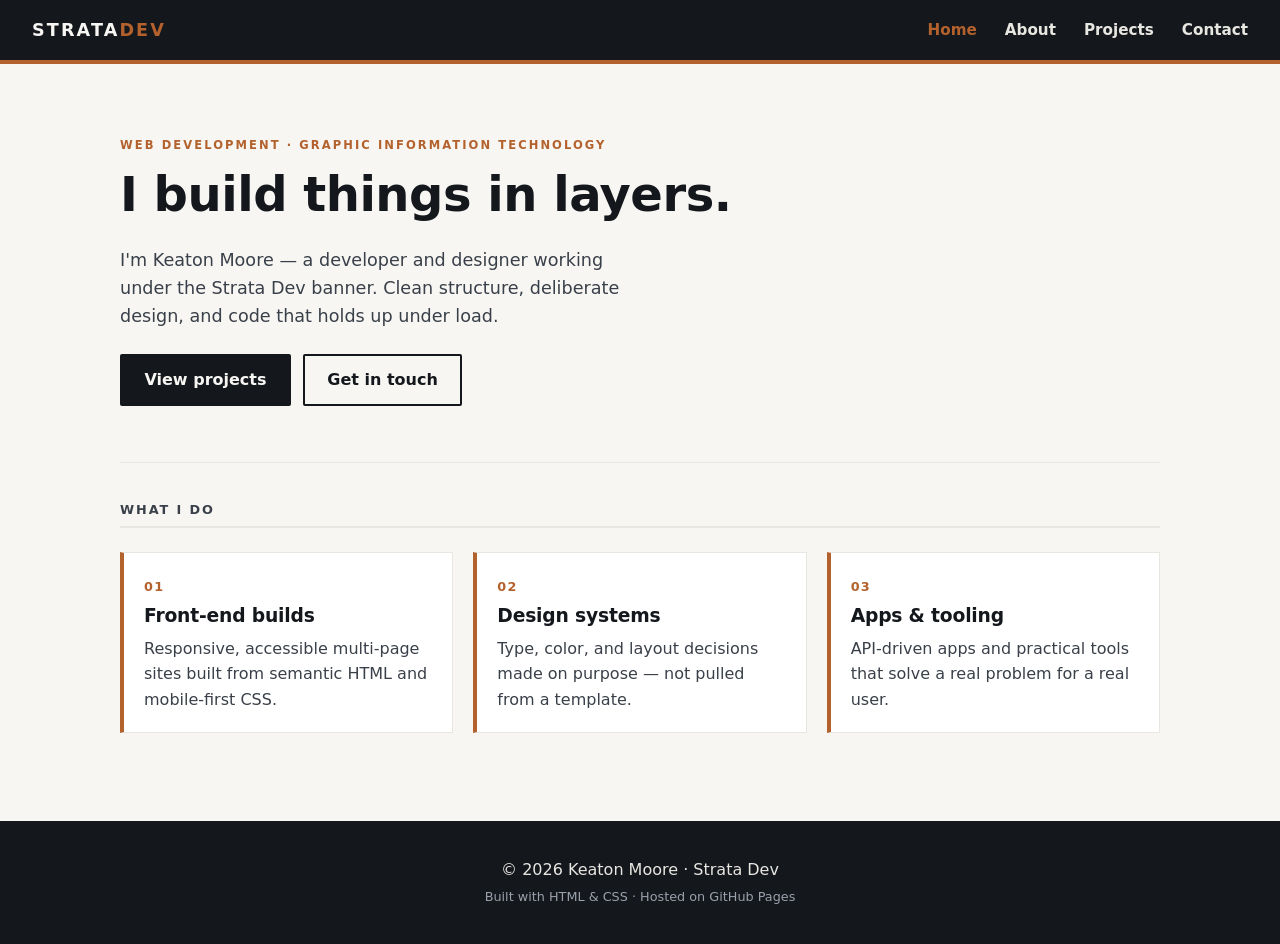
==== index.html @ cc044fd4 "Add Strata Dev portfolio pages with self-contained projects Build out index, about, projects, and co" ====
<!DOCTYPE html>
<!-- ============================================================
     Strata Dev Portfolio  |  Author: Keaton Moore
     Page: Home (index.html)
     ============================================================ -->
<html lang="en">
<head>
  <meta charset="UTF-8" />
  <!-- Viewport meta tag: required for mobile-first responsive design -->
  <meta name="viewport" content="width=device-width, initial-scale=1.0" />
  <title>Strata Dev — Keaton Moore</title>
  <link rel="stylesheet" href="styles.css" />
</head>
<body>
  <header class="site-header">
    <a class="brand" href="index.html">
      <span class="brand-mark">STRATA</span><span class="brand-mark accent">DEV</span>
    </a>
    <nav class="site-nav" aria-label="Primary">
      <ul>
        <li><a href="index.html" class="is-current">Home</a></li>
        <li><a href="about.html">About</a></li>
        <li><a href="projects.html">Projects</a></li>
        <li><a href="contact.html">Contact</a></li>
      </ul>
    </nav>
  </header>

  <main>
    <!-- Hero: the signature "strata" banding -->
    <section class="hero">
      <p class="eyebrow">Web Development &middot; Graphic Information Technology</p>
      <h1>I build things in layers.</h1>
      <p class="lede">
        I'm Keaton Moore — a developer and designer working under the
        Strata Dev banner. Clean structure, deliberate design, and code
        that holds up under load.
      </p>
      <div class="cta-row">
        <a class="btn btn-primary" href="projects.html">View projects</a>
        <a class="btn btn-ghost" href="contact.html">Get in touch</a>
      </div>
    </section>

    <!-- Three-up: what I do -->
    <section class="band">
      <h2 class="band-title">What I do</h2>
      <div class="grid-3">
        <article class="card">
          <span class="card-num">01</span>
          <h3>Front-end builds</h3>
          <p>Responsive, accessible multi-page sites built from semantic HTML and mobile-first CSS.</p>
        </article>
        <article class="card">
          <span class="card-num">02</span>
          <h3>Design systems</h3>
          <p>Type, color, and layout decisions made on purpose — not pulled from a template.</p>
        </article>
        <article class="card">
          <span class="card-num">03</span>
          <h3>Apps &amp; tooling</h3>
          <p>API-driven apps and practical tools that solve a real problem for a real user.</p>
        </article>
      </div>
    </section>
  </main>

  <footer class="site-footer">
    <p>&copy; 2026 Keaton Moore · Strata Dev</p>
    <p class="footer-note">Built with HTML &amp; CSS · Hosted on GitHub Pages</p>
  </footer>
</body>
</html>
---- styles.css ----
/* ============================================================
   Strata Dev Portfolio — styles.css
   Author: Keaton Moore
   Approach: Mobile-first (base styles target small screens,
             larger layouts are added via min-width media queries)

   Color palette:
     --ink      #14171c   (deep slate — base text / dark bands)
     --stone    #3a4049   (mid gray — secondary text)
     --fog      #e8e6e1   (warm light gray — surfaces)
     --paper    #f7f6f3   (off-white — page background)
     --copper   #b4622d   (mineral-seam accent)
   ============================================================ */

:root {
  --ink:    #14171c;
  --stone:  #3a4049;
  --fog:    #e8e6e1;
  --paper:  #f7f6f3;
  --copper: #b4622d;

  --maxw: 1080px;
  --gap: 1.25rem;
}

/* ---------- Reset / base ---------- */
* { box-sizing: border-box; }

html { scroll-behavior: smooth; }

body {
  margin: 0;
  background: var(--paper);
  color: var(--ink);
  font-family: "Segoe UI", system-ui, -apple-system, Helvetica, Arial, sans-serif;
  line-height: 1.6;
  -webkit-font-smoothing: antialiased;
}

a { color: var(--copper); text-decoration: none; }
a:hover { text-decoration: underline; }

h1, h2, h3 { line-height: 1.15; letter-spacing: -0.01em; margin: 0 0 .5em; }
h1 { font-size: 2.1rem; }
h2 { font-size: 1.5rem; }

/* Visible keyboard focus for accessibility */
a:focus-visible, .btn:focus-visible {
  outline: 3px solid var(--copper);
  outline-offset: 2px;
}

/* ---------- Header / Nav (mobile: stacked) ---------- */
.site-header {
  display: flex;
  flex-direction: column;
  gap: .75rem;
  padding: 1rem 1.25rem;
  background: var(--ink);
  border-bottom: 4px solid var(--copper);
}

.brand {
  font-weight: 800;
  letter-spacing: .12em;
  font-size: 1.1rem;
  color: var(--paper);
}
.brand:hover { text-decoration: none; }
.brand-mark.accent { color: var(--copper); }

.site-nav ul {
  list-style: none;
  margin: 0;
  padding: 0;
  display: flex;
  flex-wrap: wrap;
  gap: 1rem;
}
.site-nav a {
  color: var(--fog);
  font-weight: 600;
  font-size: .95rem;
}
.site-nav a:hover { color: var(--copper); text-decoration: none; }
.site-nav a.is-current { color: var(--copper); }

/* ---------- Layout wrappers ---------- */
main { max-width: var(--maxw); margin: 0 auto; padding: 0 1.25rem; }

.hero {
  padding: 3rem 0 2.5rem;
  border-bottom: 1px solid var(--fog);
}
.hero-compact { padding: 2.5rem 0 1.5rem; }

.eyebrow {
  text-transform: uppercase;
  letter-spacing: .18em;
  font-size: .72rem;
  font-weight: 700;
  color: var(--copper);
  margin: 0 0 .75rem;
}
.lede { font-size: 1.1rem; color: var(--stone); max-width: 48ch; }

/* ---------- Buttons ---------- */
.cta-row { display: flex; flex-wrap: wrap; gap: .75rem; margin-top: 1.5rem; }
.btn {
  display: inline-block;
  padding: .7rem 1.4rem;
  font-weight: 700;
  border-radius: 2px;
  border: 2px solid var(--ink);
}
.btn:hover { text-decoration: none; }
.btn-primary { background: var(--ink); color: var(--paper); }
.btn-primary:hover { background: var(--copper); border-color: var(--copper); }
.btn-ghost { color: var(--ink); }
.btn-ghost:hover { background: var(--ink); color: var(--paper); }

/* ---------- Bands / sections ---------- */
.band { padding: 2.5rem 0; }
.band-title {
  font-size: .8rem;
  text-transform: uppercase;
  letter-spacing: .15em;
  color: var(--stone);
  border-bottom: 2px solid var(--fog);
  padding-bottom: .5rem;
  margin-bottom: 1.5rem;
}

/* Mobile: single column grids */
.grid-3, .grid-2 { display: grid; grid-template-columns: 1fr; gap: var(--gap); }

.card {
  background: #fff;
  border: 1px solid var(--fog);
  border-left: 4px solid var(--copper);
  padding: 1.25rem;
}
.card-num {
  font-size: .8rem;
  font-weight: 700;
  color: var(--copper);
  letter-spacing: .1em;
}
.card h3 { margin-top: .4rem; }
.card p { margin: 0; color: var(--stone); }

.project {
  background: #fff;
  border: 1px solid var(--fog);
  padding: 1.5rem;
}
.project-meta {
  font-size: .8rem;
  text-transform: uppercase;
  letter-spacing: .08em;
  color: var(--copper);
  margin: 0 0 .75rem;
}
.project p:last-child { color: var(--stone); margin-bottom: 0; }

.project-media {
  width: 100%;
  display: block;
  background: #000;
  margin-bottom: 1rem;
  border: 1px solid var(--fog);
}
.project-links {
  display: flex;
  flex-wrap: wrap;
  gap: .6rem;
  margin-top: .9rem;
}
.project-links .btn {
  padding: .5rem 1rem;
  font-size: .85rem;
}

.prose { max-width: 60ch; margin-bottom: 2.5rem; }
.prose p { color: var(--stone); }

.tag-list, .contact-list { list-style: none; padding: 0; margin: 0; }
.tag-list {
  display: flex;
  flex-wrap: wrap;
  gap: .6rem;
}
.tag-list li {
  background: var(--fog);
  padding: .4rem .85rem;
  font-size: .85rem;
  font-weight: 600;
  border-radius: 2px;
}

.contact-list li {
  display: flex;
  flex-direction: column;
  padding: 1rem 0;
  border-bottom: 1px solid var(--fog);
}
.contact-label {
  font-size: .75rem;
  text-transform: uppercase;
  letter-spacing: .12em;
  color: var(--stone);
  font-weight: 700;
}

/* ---------- Footer ---------- */
.site-footer {
  background: var(--ink);
  color: var(--fog);
  text-align: center;
  padding: 2rem 1.25rem;
  margin-top: 3rem;
}
.site-footer p { margin: .25rem 0; }
.footer-note { font-size: .8rem; color: #9aa1ab; }

/* ============================================================
   MEDIA QUERY — larger screens (tablet / desktop)
   Mobile-first: these rules ENHANCE the stacked mobile layout
   ============================================================ */
@media (min-width: 720px) {

  /* Header becomes a horizontal bar */
  .site-header {
    flex-direction: row;
    align-items: center;
    justify-content: space-between;
    padding: 1rem 2rem;
  }
  .site-nav ul { gap: 1.75rem; }

  /* Grids expand to multiple columns */
  .grid-3 { grid-template-columns: repeat(3, 1fr); }
  .grid-2 { grid-template-columns: repeat(2, 1fr); }

  /* Larger hero type on bigger screens */
  h1 { font-size: 3rem; }
  .hero { padding: 4.5rem 0 3.5rem; }

  /* Contact rows become label + value side by side */
  .contact-list li {
    flex-direction: row;
    align-items: baseline;
    gap: 1.5rem;
  }
  .contact-label { min-width: 90px; }
}

/* Respect reduced-motion preferences */
@media (prefers-reduced-motion: reduce) {
  html { scroll-behavior: auto; }
}
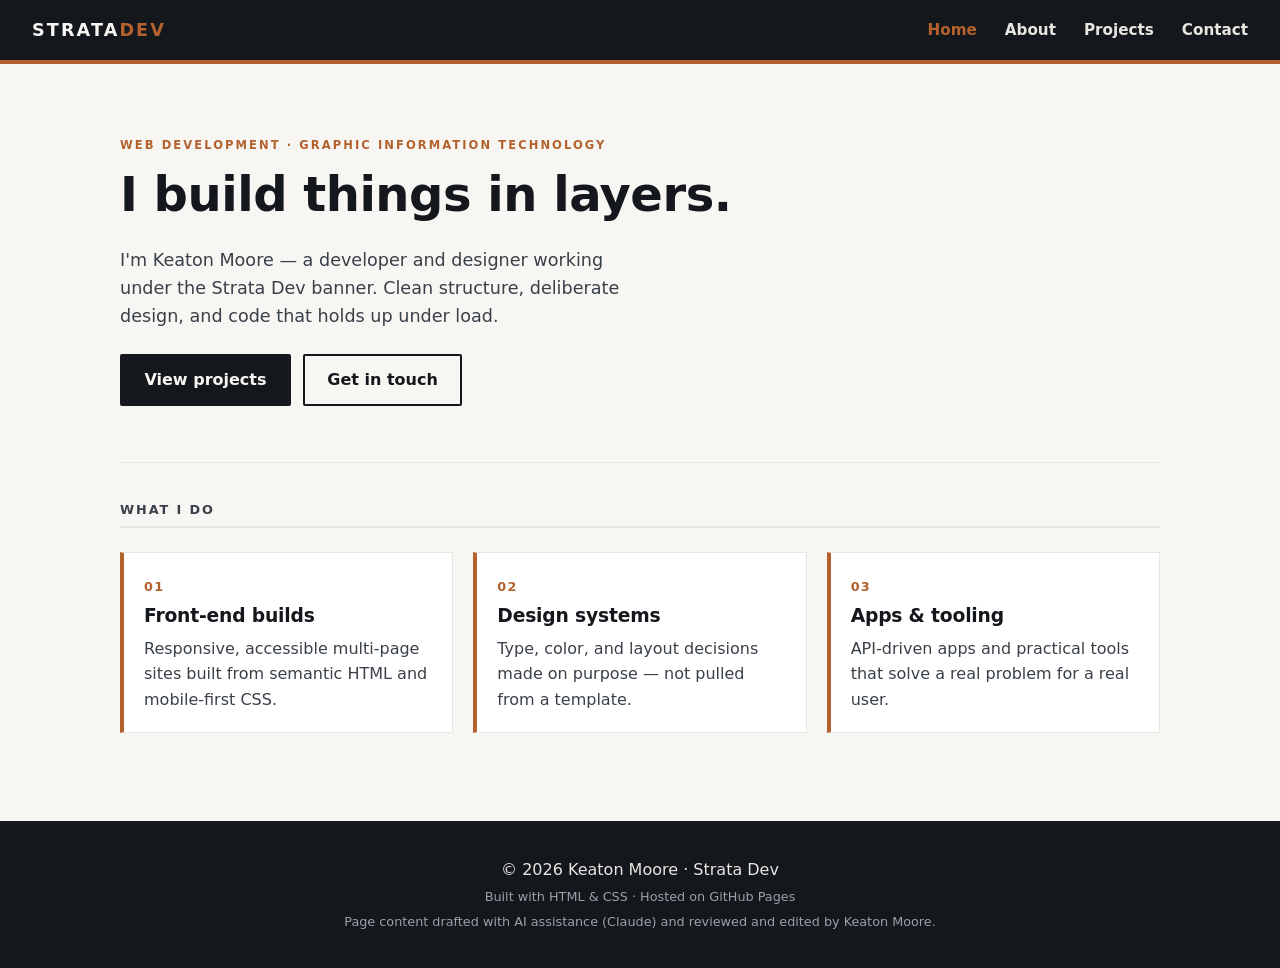
==== commit 73f499be: "Add AI-use disclosure to footers, document CSS Grid/Flexbox in README" ====
--- a/index.html
+++ b/index.html
@@ -68,6 +68,7 @@
   <footer class="site-footer">
     <p>&copy; 2026 Keaton Moore · Strata Dev</p>
     <p class="footer-note">Built with HTML &amp; CSS · Hosted on GitHub Pages</p>
+    <p class="footer-note">Page content drafted with AI assistance (Claude) and reviewed and edited by Keaton Moore.</p>
   </footer>
 </body>
 </html>
--- a/styles.css
+++ b/styles.css
@@ -35,6 +35,11 @@
   font-family: "Segoe UI", system-ui, -apple-system, Helvetica, Arial, sans-serif;
   line-height: 1.6;
   -webkit-font-smoothing: antialiased;
+
+  /* Page-level layout: header / main / footer as grid rows */
+  display: grid;
+  grid-template-rows: auto 1fr auto;
+  min-height: 100vh;
 }
 
 a { color: var(--copper); text-decoration: none; }
@@ -184,6 +189,36 @@
 .prose { max-width: 60ch; margin-bottom: 2.5rem; }
 .prose p { color: var(--stone); }
 
+.about-intro {
+  display: grid;
+  grid-template-columns: 1fr;
+  gap: 1.5rem;
+  align-items: start;
+  margin-bottom: 1.5rem;
+}
+.headshot {
+  width: 140px;
+  height: 140px;
+  object-fit: cover;
+  border-radius: 4px;
+  border: 3px solid var(--copper);
+}
+
+.timeline-list { list-style: none; margin: 0 0 2rem; padding: 0; }
+.timeline-list li {
+  padding: 1rem 0;
+  border-bottom: 1px solid var(--fog);
+}
+.timeline-list h3 { margin: 0 0 .25rem; font-size: 1.05rem; }
+.timeline-meta {
+  font-size: .8rem;
+  text-transform: uppercase;
+  letter-spacing: .08em;
+  color: var(--copper);
+  margin: 0 0 .4rem;
+}
+.timeline-list p:last-child { margin: 0; color: var(--stone); }
+
 .tag-list, .contact-list { list-style: none; padding: 0; margin: 0; }
 .tag-list {
   display: flex;
@@ -253,6 +288,11 @@
     gap: 1.5rem;
   }
   .contact-label { min-width: 90px; }
+
+  /* About intro: headshot beside text on larger screens */
+  .about-intro {
+    grid-template-columns: 140px 1fr;
+  }
 }
 
 /* Respect reduced-motion preferences */
